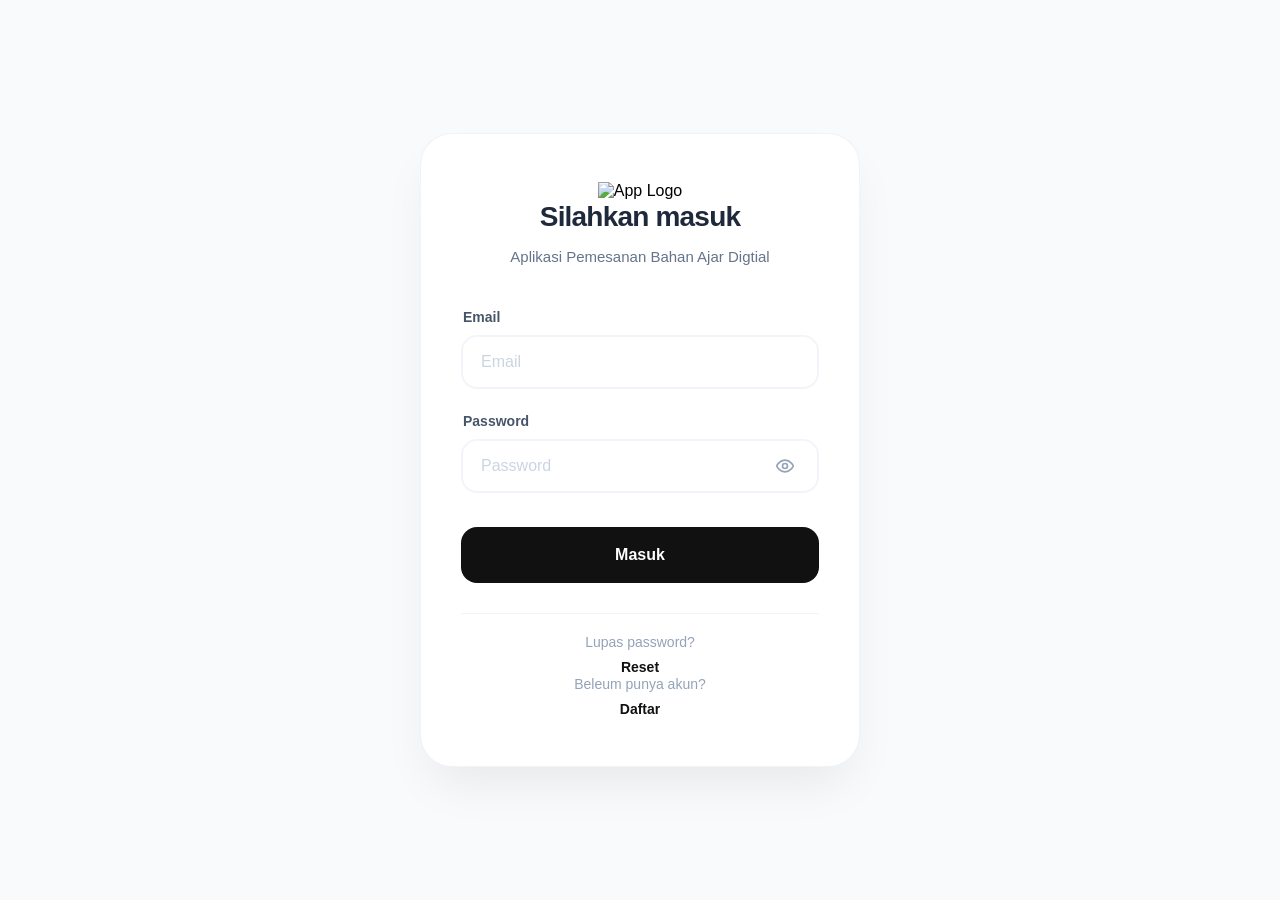
==== index.html @ ef867d0e "feat: adding index.html for login form, dashboard.html, styling css, dan vanila js" ====
<!DOCTYPE html>
<html lang="en">

<head>
    <meta charset="UTF-8">
    <meta name="viewport" content="width=device-width, initial-scale=1.0">
    <title>Masuk - SITTA UT</title>
    <link rel="stylesheet" href="css/login.css">
    <link rel="stylesheet" href="css/toast.css">
</head>

<body>

    <main class="login-container">
        <section class="login-card">
            <header class="login-header">
                <div class="logo-wrapper">
                    <img src="img/logo.png" alt="App Logo" class="app-logo">
                </div>
                <h1>Silahkan masuk</h1>
                <p>Aplikasi Pemesanan Bahan Ajar Digtial</p>
            </header>
            <form onsubmit="handleLogin(event)" class="login-form">
                <div class="input-group">
                    <label for="email" class="visually-hidden">Email</label>
                    <input type="email" onblur="checkEmail(event)" data-validasi-text="login-email" name="email" id="emailLogin" placeholder="Email" required>
                    <small id="login-email">
                        
                    </small>
                </div>
                <div class="input-group">
                    <label for="password" class="visually-hidden">Password</label>
                    <div class="password-wrapper">
                        <input type="password" name="password" id="password-login" placeholder="Password" required>
                        <button type="button" class="toggle-password" data-target="password-login">
                            <svg xmlns="http://www.w3.org/2000/svg" width="20" height="20" viewBox="0 0 24 24"
                                fill="none" stroke="currentColor" stroke-width="2" stroke-linecap="round"
                                stroke-linejoin="round" class="lucide lucide-eye">
                                <path d="M2 12s3-7 10-7 10 7 10 7-3 7-10 7-10-7-10-7Z" />
                                <circle cx="12" cy="12" r="3" />
                            </svg>
                        </button>
                    </div>
                </div>
                <button type="submit" class="btn-submit">Masuk</button>
            </form>
            <footer class="login-footer">
                <p>Lupas password?</p> <a href="#" data-open="reset-modal">Reset</a>
                <p>Beleum punya akun?</p> <a href="#" data-open="daftar-modal">Daftar</a>
            </footer>
        </section>
    </main>

    <!-- TOAST -->
    <div class="toast-container" id="toastContainer">

    </div>

    <!-- MODAL -->

    <div id="reset-modal" class="modal-overlay">
        <div class="modal-content">
            <button id="close-modal" class="close-btn">&times;</button>
            <header class="login-header">
                <h1>Lupa Password</h1>
                <p>Aplikasi Pemesanan Bahan Ajar Digtial</p>
            </header>

            <form class="login-form">

                <div class="input-group">
                    <label for="email" class="visually-hidden">Email</label>
                    <input type="email" name="email" id="emailLogin" data-validasi-text="reset-password" onblur="checkEmail(event)" placeholder="Masukan email" required>
                    <small id="reset-password">
                        
                    </small>
                </div>




                <button type="submit" class="btn-submit">Daftar</button>
            </form>
        </div>
    </div>


    <div id="daftar-modal" class="modal-overlay">
        <div class="modal-content">
            <button id="close-modal" class="close-btn">&times;</button>
            <header class="login-header">
                <h1>Daftar akun</h1>
                <p>Aplikasi Pemesanan Bahan Ajar Digtial</p>
            </header>

            <form class="login-form">
                <div class="input-group">
                    <label for="fullaname" class="visually-hidden">Nama Lengkap</label>
                    <input type="text" name="fullname" id="fullname" placeholder="Nama lengkap" required>
                </div>
                <div class="input-group">
                    <label for="fullaname" class="visually-hidden">Handphone</label>
                    <input type="text" name="nohp" id="fullname" placeholder="Nomor telepon" required>
                </div>
                <div class="input-group">
                    <label for="email" class="visually-hidden">Email</label>
                    <input type="email" name="email" id="email" onblur="checkEmail(event)" data-validasi-text="email-daftar-akun" placeholder="Masukan email" required>
                    <small id="email-daftar-akun">
                        
                    </small>
                </div>
                <div class="input-group">
                    <label for="password" class="visually-hidden">Password</label>
                    <div class="password-wrapper">
                        <input type="password" name="password" id="password-daftar" placeholder="Masukan password"
                            required>
                        <button type="button" class="toggle-password" data-target="password-daftar">
                            <svg xmlns="http://www.w3.org/2000/svg" width="20" height="20" viewBox="0 0 24 24"
                                fill="none" stroke="currentColor" stroke-width="2" stroke-linecap="round"
                                stroke-linejoin="round" class="lucide lucide-eye">
                                <path d="M2 12s3-7 10-7 10 7 10 7-3 7-10 7-10-7-10-7Z" />
                                <circle cx="12" cy="12" r="3" />
                            </svg>
                        </button>
                    </div>
                </div>
                <div class="input-group">
                    <label for="password" class="visually-hidden">Ulangi password</label>
                    <div class="password-wrapper">
                        <input type="password" name="repassword" id="repassword-daftar" placeholder="Ulangi password"
                            required>
                        <button type="button" class="toggle-password" data-target="repassword-daftar">
                            <svg xmlns="http://www.w3.org/2000/svg" width="20" height="20" viewBox="0 0 24 24"
                                fill="none" stroke="currentColor" stroke-width="2" stroke-linecap="round"
                                stroke-linejoin="round" class="lucide lucide-eye">
                                <path d="M2 12s3-7 10-7 10 7 10 7-3 7-10 7-10-7-10-7Z" />
                                <circle cx="12" cy="12" r="3" />
                            </svg>
                        </button>
                    </div>
                </div>
                <button type="submit" class="btn-submit">Daftar</button>
            </form>
        </div>
    </div>

    <script src="js/data.js"></script>
    <script src="js/script.js"></script>
</body>

</html>
---- css/login.css ----
* {
    margin: 0;
    padding: 0;
    box-sizing: border-box;
    font-family: 'Plus Jakarta Sans', 'Inter', -apple-system, sans-serif;
}

body {
    background-color: #f8fafc;
    min-height: 100vh;
}

.login-container {
    display: flex;
    justify-content: center;
    align-items: center;
    min-height: 100vh;
    padding: 20px;
}

.login-card,
.modal-content {
    background-color: #ffffff;
    width: 100%;
    max-width: 440px;
    padding: 3rem 2.5rem;
    border-radius: 32px;
    box-shadow: 0 25px 50px -12px rgba(0, 0, 0, 0.08);
    position: relative;
    border: 1px solid rgba(226, 232, 240, 0.5);
}

.login-header {
    text-align: center;
    margin-bottom: 40px;
}

.login-header h1 {
    font-size: 28px;
    font-weight: 800;
    color: #1e293b;
    letter-spacing: -0.8px;
    margin-bottom: 12px;
    line-height: 1.2;
}

.login-header p {
    font-size: 15px;
    color: #64748b;
    line-height: 1.6;
    max-width: 90%;
    margin: 0 auto;
}

.input-group {
    width: 100%;
    margin-bottom: 1.5rem;
}

.input-group label {
    display: block;
    font-size: 14px;
    font-weight: 700;
    color: #475569;
    margin-bottom: 10px;
    margin-left: 2px;
}

.visually-hidden {
    position: static !important;
    width: auto !important;
    height: auto !important;
    overflow: visible !important;
    clip: auto !important;
}

input {
    width: 100%;
    height: 54px;
    padding: 0 18px;
    background-color: transparent !important;
    border: 2px solid #f1f5f9;
    border-radius: 16px;
    font-size: 16px;
    color: #1e293b;
    outline: none;
    transition: all 0.3s ease;
}

input:focus {
    border-color: #111;
    background-color: #ffffff !important;
    box-shadow: 0 10px 15px -3px rgba(0, 0, 0, 0.04);
}

input::placeholder {
    color: #cbd5e1;
}

.password-wrapper {
    position: relative;
}

.toggle-password {
    position: absolute;
    right: 16px;
    top: 50%;
    transform: translateY(-50%);
    background: none;
    border: none;
    color: #94a3b8;
    cursor: pointer;
    display: flex;
    padding: 8px;
    transition: color 0.2s;
}

.toggle-password:hover {
    color: #1e293b;
}

.btn-submit {
    width: 100%;
    height: 56px;
    background-color: #111;
    color: #ffffff;
    border: none;
    border-radius: 16px;
    font-weight: 700;
    font-size: 16px;
    cursor: pointer;
    margin-top: 10px;
    transition: all 0.3s ease;
}

.btn-submit:hover {
    background-color: #000;
    transform: translateY(-2px);
    box-shadow: 0 10px 20px -5px rgba(0, 0, 0, 0.2);
}

.btn-submit:active {
    transform: translateY(0);
}

.login-footer {
    margin-top: 30px;
    padding-top: 20px;
    border-top: 1px solid #f1f5f9;
    text-align: center;
}

.login-footer p {
    font-size: 14px;
    color: #94a3b8;
    margin-bottom: 8px;
}

.login-footer a {
    color: #111;
    font-weight: 800;
    text-decoration: none;
    font-size: 14px;
}

.modal-overlay {
    position: fixed;
    top: 0;
    left: 0;
    width: 100%;
    height: 100%;
    background: rgba(15, 23, 42, 0.6);
    display: none;
    justify-content: center;
    align-items: center;
    z-index: 9999;
    backdrop-filter: blur(8px);
    padding: 24px;
}

.modal-overlay.active {
    display: flex;
}

.modal-content {
    max-height: 85vh;
    overflow-y: auto;
    scrollbar-width: none;
    animation: modalAppear 0.4s cubic-bezier(0.16, 1, 0.3, 1);
}

@keyframes modalAppear {
    from {
        opacity: 0;
        transform: scale(0.9) translateY(20px);
    }

    to {
        opacity: 1;
        transform: scale(1) translateY(0);
    }
}

.modal-content::-webkit-scrollbar {
    display: none;
}

.close-btn {
    position: absolute;
    top: 20px;
    right: 20px;
    width: 36px;
    height: 36px;
    background-color: #f8fafc;
    border: 1px solid #f1f5f9;
    border-radius: 50%;
    color: #64748b;
    cursor: pointer;
    display: flex;
    align-items: center;
    justify-content: center;
    z-index: 100;
    transition: all 0.2s;
}

.close-btn:hover {
    background-color: #111;
    color: #fff;
    transform: rotate(90deg);
}

.text-error {
    color: #ef4444;
    font-size: 12px;
    margin-top: 5px;
}

.text-success {
    color: #10b981;;
    font-size: 12px;
    margin-top: 5px;
}

@media (max-width: 480px) {
    .login-container {
        padding: 16px;
    }

    .login-card,
    .modal-content {
        padding: 2.5rem 1.5rem;
        border-radius: 28px;
    }

    .login-header h1 {
        font-size: 24px;
    }
}
---- css/toast.css ----
/* --- TOAST SYSTEM --- */
.toast-container {
    position: fixed;
    top: 25px;
    right: 25px;
    z-index: 10000;
    display: flex;
    flex-direction: column;
    gap: 12px;
    /* Default: container tidak menghalangi interaksi elemen di bawahnya */
    pointer-events: none; 
}

.toast {
    /* Saat muncul, toast bisa berinteraksi (diklik/close) */
    pointer-events: auto; 
    min-width: 320px;
    max-width: 420px;
    background: #ffffff;
    padding: 16px;
    border-radius: 16px;
    box-shadow: 0 10px 30px rgba(0, 0, 0, 0.1);
    display: flex;
    align-items: center;
    gap: 12px;
    border: 1px solid rgba(0, 0, 0, 0.05);
    animation: toastSlideIn 0.4s cubic-bezier(0.16, 1, 0.3, 1);
    transition: all 0.4s ease;
}

/* Variasi Warna */
.toast-success { border-left: 6px solid #10b981; }
.toast-error { border-left: 6px solid #ef4444; }
.toast-info { border-left: 6px solid #3b82f6; }

.toast-icon {
    width: 38px;
    height: 38px;
    border-radius: 12px;
    display: flex;
    align-items: center;
    justify-content: center;
    flex-shrink: 0;
}

/* Warna Icon Dinamis */
.toast-success .toast-icon { background: #ecfdf5; color: #10b981; }
.toast-error .toast-icon { background: #fef2f2; color: #ef4444; }
.toast-info .toast-icon { background: #eff6ff; color: #3b82f6; }

.toast-content {
    flex-grow: 1;
}

.toast-message {
    font-size: 14px;
    font-weight: 700;
    color: #1e293b;
    line-height: 1.4;
}

.toast-close {
    background: none;
    border: none;
    color: #cbd5e1;
    font-size: 22px;
    cursor: pointer;
    line-height: 1;
    padding: 4px;
    transition: color 0.2s;
}

.toast-close:hover { color: #64748b; }

/* Animasi Masuk */
@keyframes toastSlideIn {
    from { transform: translateX(100%) scale(0.9); opacity: 0; }
    to { transform: translateX(0) scale(1); opacity: 1; }
}

/* Animasi Keluar */
.toast.fade-out {
    opacity: 0;
    transform: translateX(50px) scale(0.9);
}

/* Mobile Friendly */
@media (max-width: 480px) {
    .toast-container {
        top: 20px;
        right: 20px;
        left: 20px;
    }
    .toast {
        min-width: unset;
        width: 100%;
    }
}
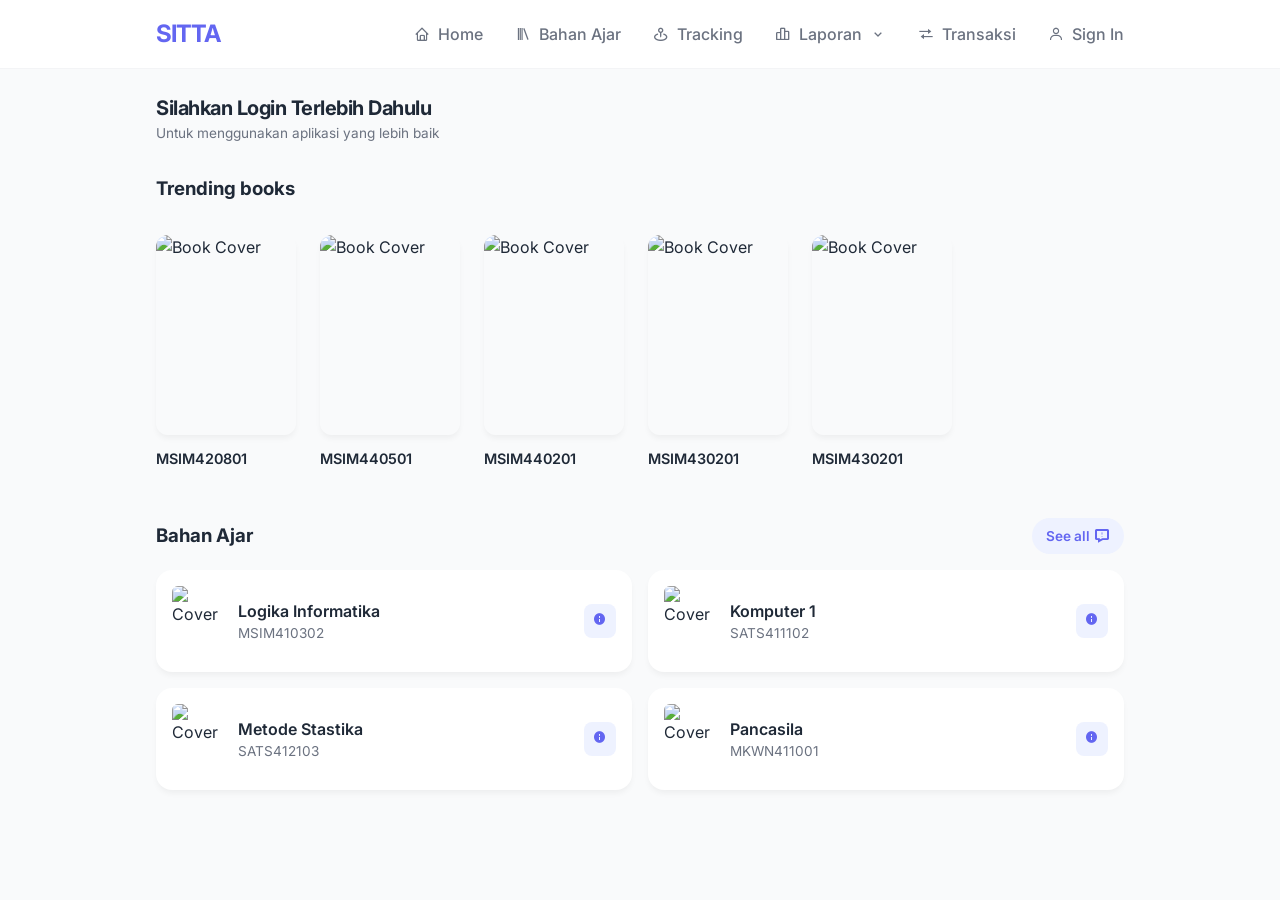
==== commit 680b2a7b: "feat: perbaikin error login dan membuat fungsi include header navbottom" ====
--- a/index.html
+++ b/index.html
@@ -4,148 +4,84 @@
 <head>
     <meta charset="UTF-8">
     <meta name="viewport" content="width=device-width, initial-scale=1.0">
-    <title>Masuk - SITTA UT</title>
-    <link rel="stylesheet" href="css/login.css">
+    <title class="title">SITTA</title>
+    <link rel="stylesheet" href="css/dashboard.css">
     <link rel="stylesheet" href="css/toast.css">
+    <link href="https://fonts.googleapis.com/css2?family=Inter:wght@400;500;600;700&display=swap" rel="stylesheet">
+    <link href='https://unpkg.com/boxicons@2.1.4/css/boxicons.min.css' rel='stylesheet'>
+    <link rel="icon" href="data:;base64,iVBORw0KGgo=">
 </head>
 
 <body>
 
-    <main class="login-container">
-        <section class="login-card">
-            <header class="login-header">
-                <div class="logo-wrapper">
-                    <img src="img/logo.png" alt="App Logo" class="app-logo">
-                </div>
-                <h1>Silahkan masuk</h1>
-                <p>Aplikasi Pemesanan Bahan Ajar Digtial</p>
-            </header>
-            <form onsubmit="handleLogin(event)" class="login-form">
-                <div class="input-group">
-                    <label for="email" class="visually-hidden">Email</label>
-                    <input type="email" onblur="checkEmail(event)" data-validasi-text="login-email" name="email" id="emailLogin" placeholder="Email" required>
-                    <small id="login-email">
-                        
-                    </small>
-                </div>
-                <div class="input-group">
-                    <label for="password" class="visually-hidden">Password</label>
-                    <div class="password-wrapper">
-                        <input type="password" name="password" id="password-login" placeholder="Password" required>
-                        <button type="button" class="toggle-password" data-target="password-login">
-                            <svg xmlns="http://www.w3.org/2000/svg" width="20" height="20" viewBox="0 0 24 24"
-                                fill="none" stroke="currentColor" stroke-width="2" stroke-linecap="round"
-                                stroke-linejoin="round" class="lucide lucide-eye">
-                                <path d="M2 12s3-7 10-7 10 7 10 7-3 7-10 7-10-7-10-7Z" />
-                                <circle cx="12" cy="12" r="3" />
-                            </svg>
-                        </button>
-                    </div>
-                </div>
-                <button type="submit" class="btn-submit">Masuk</button>
-            </form>
-            <footer class="login-footer">
-                <p>Lupas password?</p> <a href="#" data-open="reset-modal">Reset</a>
-                <p>Beleum punya akun?</p> <a href="#" data-open="daftar-modal">Daftar</a>
-            </footer>
+    <!-- HEADER -->
+    <header class="main-header" id="nav-header">
+
+    </header>
+    <!-- END HEADER -->
+
+    <!-- CONTENT -->
+    <main class="container">
+
+        <section class="welcome-section hidden" id="welcom-nologin">
+            <h2>Silahkan login terlebih dahulu</h2>
+            <p>Untuk menggunakan aplikasi yang lebih baik</p>
+        </section>
+        <section class="welcome-section hidden" id="welcom-login">
+            <h2>Halo, <span id="dynamic-greeting"></span> <strong id="namauser"></strong></h2>
+            <div class="time-display">
+                <i class='bx bx-time-five'></i>
+                <span id="live-clock">Memuat waktu...</span>
+            </div>
+        </section>
+
+
+        <section class="book-grid-section">
+            <div class="section-header">
+                <h3>Trending books</h3>
+            </div>
+            <div class="book-horizontal-scroll" id="trending-book">
+
+
+
+            </div>
+        </section>
+
+        <section class="list-section">
+            <div class="section-header">
+                <h3>Bahan Ajar</h3>
+                <a href="bahan-ajar.html" class="text-btn">See all</a>
+            </div>
+            <div class="book-list" id="bahan-ajar-latest">
+
+            </div>
         </section>
     </main>
+    <!-- END CONTENT -->
 
-    <!-- TOAST -->
+    <footer id="nav-bottom">
+       
+    </footer>
+
+
+     <div class="mobile-overlay" id="laporan-overlay">
+         
+    </div>
+
+
+
     <div class="toast-container" id="toastContainer">
 
     </div>
 
-    <!-- MODAL -->
+    <script src="js/data.js"></script>
+    <script src="js/database.js"></script>
+    <script src="js/component/header.js"></script>
+    <script src="js/component/navBottom.js"></script>
+    <script src="js/component/mobileOverlay.js"></script>
+    <script src="js/script.js"></script>
+    <script src="js/dashboard.js"></script>
 
-    <div id="reset-modal" class="modal-overlay">
-        <div class="modal-content">
-            <button id="close-modal" class="close-btn">&times;</button>
-            <header class="login-header">
-                <h1>Lupa Password</h1>
-                <p>Aplikasi Pemesanan Bahan Ajar Digtial</p>
-            </header>
-
-            <form class="login-form">
-
-                <div class="input-group">
-                    <label for="email" class="visually-hidden">Email</label>
-                    <input type="email" name="email" id="emailLogin" data-validasi-text="reset-password" onblur="checkEmail(event)" placeholder="Masukan email" required>
-                    <small id="reset-password">
-                        
-                    </small>
-                </div>
-
-
-
-
-                <button type="submit" class="btn-submit">Daftar</button>
-            </form>
-        </div>
-    </div>
-
-
-    <div id="daftar-modal" class="modal-overlay">
-        <div class="modal-content">
-            <button id="close-modal" class="close-btn">&times;</button>
-            <header class="login-header">
-                <h1>Daftar akun</h1>
-                <p>Aplikasi Pemesanan Bahan Ajar Digtial</p>
-            </header>
-
-            <form class="login-form">
-                <div class="input-group">
-                    <label for="fullaname" class="visually-hidden">Nama Lengkap</label>
-                    <input type="text" name="fullname" id="fullname" placeholder="Nama lengkap" required>
-                </div>
-                <div class="input-group">
-                    <label for="fullaname" class="visually-hidden">Handphone</label>
-                    <input type="text" name="nohp" id="fullname" placeholder="Nomor telepon" required>
-                </div>
-                <div class="input-group">
-                    <label for="email" class="visually-hidden">Email</label>
-                    <input type="email" name="email" id="email" onblur="checkEmail(event)" data-validasi-text="email-daftar-akun" placeholder="Masukan email" required>
-                    <small id="email-daftar-akun">
-                        
-                    </small>
-                </div>
-                <div class="input-group">
-                    <label for="password" class="visually-hidden">Password</label>
-                    <div class="password-wrapper">
-                        <input type="password" name="password" id="password-daftar" placeholder="Masukan password"
-                            required>
-                        <button type="button" class="toggle-password" data-target="password-daftar">
-                            <svg xmlns="http://www.w3.org/2000/svg" width="20" height="20" viewBox="0 0 24 24"
-                                fill="none" stroke="currentColor" stroke-width="2" stroke-linecap="round"
-                                stroke-linejoin="round" class="lucide lucide-eye">
-                                <path d="M2 12s3-7 10-7 10 7 10 7-3 7-10 7-10-7-10-7Z" />
-                                <circle cx="12" cy="12" r="3" />
-                            </svg>
-                        </button>
-                    </div>
-                </div>
-                <div class="input-group">
-                    <label for="password" class="visually-hidden">Ulangi password</label>
-                    <div class="password-wrapper">
-                        <input type="password" name="repassword" id="repassword-daftar" placeholder="Ulangi password"
-                            required>
-                        <button type="button" class="toggle-password" data-target="repassword-daftar">
-                            <svg xmlns="http://www.w3.org/2000/svg" width="20" height="20" viewBox="0 0 24 24"
-                                fill="none" stroke="currentColor" stroke-width="2" stroke-linecap="round"
-                                stroke-linejoin="round" class="lucide lucide-eye">
-                                <path d="M2 12s3-7 10-7 10 7 10 7-3 7-10 7-10-7-10-7Z" />
-                                <circle cx="12" cy="12" r="3" />
-                            </svg>
-                        </button>
-                    </div>
-                </div>
-                <button type="submit" class="btn-submit">Daftar</button>
-            </form>
-        </div>
-    </div>
-
-    <script src="js/data.js"></script>
-    <script src="js/script.js"></script>
 </body>
 
 </html>
--- a/css/dashboard.css
+++ b/css/dashboard.css
@@ -0,0 +1,719 @@
+:root {
+    --primary-color: #6366f1;
+    --primary-light: #eef2ff;
+    --text-main: #1f2937;
+    --text-muted: #6b7280;
+    --bg-body: #f9fafb;
+    --bg-card: #ffffff;
+    --border-color: #f3f4f6;
+    --shadow: 0 4px 6px -1px rgba(0, 0, 0, 0.05);
+}
+
+* {
+    margin: 0;
+    padding: 0;
+    box-sizing: border-box;
+}
+
+body {
+    font-family: 'Inter', sans-serif;
+    background-color: var(--bg-body);
+    color: var(--text-main);
+    line-height: 1.5;
+    padding-bottom: 80px; 
+}
+
+.container {
+    max-width: 1000px;
+    margin: 0 auto;
+    padding: 0 1.5rem;
+}
+
+main.container {
+    margin-top: 2rem; 
+    margin-bottom: 5rem; 
+    display: block; 
+}
+
+.main-header {
+    background: var(--bg-card);
+    padding: 1rem 0;
+    position: sticky;
+    top: 0;
+    z-index: 100;
+    border-bottom: 1px solid var(--border-color);
+}
+
+.nav-wrapper {
+    display: flex;
+    justify-content: space-between;
+    align-items: center;
+}
+
+.logo h1 {
+    font-size: 1.5rem;
+    font-weight: 700;
+    color: var(--primary-color);
+    letter-spacing: -1px;
+}
+
+.nav-menu {
+    display: none;
+    list-style: none;
+    gap: 2rem;
+}
+
+.hidden {
+    display: none !important;
+}
+
+.nav-link {
+    text-decoration: none;
+    color: var(--text-muted);
+    font-weight: 500;
+    display: flex;
+    align-items: center;
+    gap: 0.5rem;
+    transition: color 0.3s;
+}
+
+.nav-link.active, .nav-link:hover {
+    color: var(--primary-color);
+}
+
+.nav-actions {
+    display: flex;
+    gap: 0.5rem;
+}
+
+.icon-btn, .mobile-toggle {
+    background: none;
+    border: none;
+    font-size: 1.5rem;
+    color: var(--text-main);
+    cursor: pointer;
+    padding: 0.5rem;
+}
+
+.content-area {
+    padding-top: 2rem;
+}
+
+.welcome-section h2 {
+    font-size: 1.75rem;
+    font-weight: 700;
+    text-transform: capitalize;
+}
+
+.welcome-section p {
+    color: var(--text-muted);
+}
+
+.search-section {
+    margin: 1.5rem 0;
+}
+
+.search-wrapper {
+    background: var(--bg-card);
+    border: 1px solid var(--border-color);
+    padding: 0.8rem 1.2rem;
+    border-radius: 12px;
+    display: flex;
+    align-items: center;
+    gap: 0.8rem;
+    box-shadow: var(--shadow);
+}
+
+.search-wrapper input {
+    border: none;
+    outline: none;
+    flex: 1;
+    font-size: 1rem;
+}
+
+.search-wrapper i {
+    color: var(--text-muted);
+    font-size: 1.2rem;
+}
+
+.book-horizontal-scroll {
+    display: flex;
+    overflow-x: auto;
+    gap: 1.5rem;
+    padding: 1rem 0;
+    scrollbar-width: none; 
+}
+
+.book-horizontal-scroll::-webkit-scrollbar {
+    display: none; 
+}
+
+.book-card-vertical {
+    min-width: 140px;
+}
+
+.book-cover {
+    width: 140px;
+    height: 200px;
+    border-radius: 12px;
+    margin-bottom: 0.8rem;
+    overflow: hidden;
+    box-shadow: var(--shadow);
+}
+
+.book-cover img {
+    width: 100%;
+    height: 100%;
+    object-fit: cover;
+}
+
+.book-card-vertical h4 {
+    font-size: 0.9rem;
+    font-weight: 600;
+    white-space: nowrap;
+    overflow: hidden;
+    text-overflow: ellipsis;
+}
+
+.section-header {
+    display: flex;
+    justify-content: space-between;
+    align-items: center;
+    margin-top: 2rem;
+    margin-bottom: 1rem;
+}
+
+.book-list {
+    display: flex;
+    flex-direction: column;
+    gap: 1rem;
+}
+
+.book-item {
+    background: var(--bg-card);
+    padding: 1rem;
+    border-radius: 16px;
+    display: flex;
+    align-items: center;
+    gap: 1rem;
+    box-shadow: var(--shadow);
+}
+
+.thumb {
+    width: 50px;
+    height: 70px;
+    border-radius: 6px;
+    object-fit: cover;
+}
+
+.book-info {
+    flex: 1;
+}
+
+.book-info h5 {
+    font-size: 1rem;
+    font-weight: 600;
+}
+
+.book-info p {
+    font-size: 0.85rem;
+    color: var(--text-muted);
+}
+
+.btn-click {
+    background: var(--primary-light);
+    color: var(--primary-color);
+    border: none;
+    padding: 0.6rem;
+    border-radius: 8px;
+    cursor: pointer;
+}
+
+.mobile-bottom-nav {
+    position: fixed;
+    bottom: 0;
+    left: 0;
+    right: 0;
+    background: var(--bg-card);
+    display: flex;
+    justify-content: space-around;
+    padding: 0.8rem 0.5rem;
+    border-top: 1px solid var(--border-color);
+    z-index: 1000;
+}
+
+.nav-item {
+    text-decoration: none;
+    color: var(--text-muted);
+    display: flex;
+    flex-direction: column;
+    align-items: center;
+    font-size: 0.7rem;
+    gap: 4px;
+}
+
+.nav-item i {
+    font-size: 1.4rem;
+}
+
+.nav-item.active {
+    color: var(--primary-color);
+}
+
+.text-btn {
+    background: var(--primary-light); 
+    color: var(--primary-color);   
+    border: none;
+    padding: 6px 14px;
+    border-radius: 20px;            
+    font-size: 0.85rem;
+    font-weight: 600;
+    cursor: pointer;
+    transition: all 0.3s ease;
+    display: flex;
+    align-items: center;
+    gap: 4px;
+    text-decoration: none;
+}
+
+.text-btn:hover {
+    background: var(--primary-color);
+    color: white;
+    transform: translateY(-1px);
+    box-shadow: 0 4px 12px rgba(99, 102, 241, 0.2);
+}
+
+.text-btn:active {
+    transform: translateY(0);
+}
+
+.text-btn::after {
+    content: '\eb72';
+    font-family: 'boxicons';
+    font-size: 1rem;
+}
+
+.badge-info {
+    display: inline-flex;
+    align-items: center;
+    background: #eef2ff;
+    color: #6366f1;
+    padding: 4px 12px;
+    border-radius: 20px;
+    font-size: 0.75rem;
+    font-weight: 500;
+    margin-bottom: 10px;
+    border: 1px solid #e0e7ff;
+}
+
+
+
+.time-display {
+    display: flex;
+    align-items: center;
+    gap: 8px;
+    color: #6b7280;
+    font-size: 0.85rem;
+    font-weight: 500;
+}
+
+.time-display i {
+    color: #6366f1;
+}
+
+
+.mobile-overlay {
+    position: fixed;
+    top: 0;
+    left: 0;
+    width: 100%;
+    height: 100%;
+    background: rgba(0, 0, 0, 0.5);
+    display: none;
+    z-index: 2000;
+    align-items: flex-end;
+}
+
+.mobile-overlay.show {
+    display: flex;
+}
+
+.overlay-content {
+    background: white;
+    width: 100%;
+    border-radius: 20px 20px 0 0;
+    padding: 20px;
+    animation: slideUp 0.3s ease-out;
+}
+
+@keyframes slideUp {
+    from { transform: translateY(100%); }
+    to { transform: translateY(0); }
+}
+
+.overlay-body a {
+    display: flex;
+    align-items: center;
+    gap: 15px;
+    padding: 15px;
+    color: #333;
+    text-decoration: none;
+    border-bottom: 1px solid #f5f5f5;
+}
+
+
+.empty-state-container {
+    width: 100%;
+    padding: 60px 20px;
+    display: flex;
+    align-items: center;
+    justify-content: center;
+    border: 1px solid #f0f0f0;
+    border-radius: 8px;
+    background-color: #fafafa;
+}
+
+.empty-state-content {
+    text-align: center;
+}
+
+.icon-wrapper {
+    width: 70px;
+    height: 70px;
+    background-color: #f3f4f6;
+    border-radius: 50%;
+    display: flex;
+    align-items: center;
+    justify-content: center;
+    margin: 0 auto 1.5rem;
+}
+
+.icon-wrapper i {
+    font-size: 35px;
+    color: #9ca3af;
+}
+
+.empty-state-content h3 {
+    font-size: 1.1rem;
+    font-weight: 500;
+    color: #4b5563;
+    margin-bottom: 0.5rem;
+}
+
+.empty-state-content p {
+    font-size: 0.85rem;
+    color: #9ca3af;
+    max-width: 250px;
+    margin: 0 auto;
+    line-height: 1.4;
+}
+
+
+.pagination-flex {
+    display: flex;
+    justify-content: center;
+    gap: 5px;
+    margin: 30px 0;
+    flex-wrap: wrap;
+}
+
+.pagination-flex button {
+    min-width: 35px;
+    height: 35px;
+    padding: 0 5px;
+    border: 1px solid #e0e0e0;
+    background-color: #ffffff;
+    border-radius: 6px;
+    font-size: 14px;
+    cursor: pointer;
+    color: #555;
+    transition: all 0.2s ease;
+}
+
+.pagination-flex button.active {
+    background-color: var(--primary-color);
+    color: white;
+    border-color:var(--primary-color);
+    font-weight: bold;
+}
+
+.detail-page {
+    padding: 20px 0 100px 0; 
+}
+
+.detail-wrapper {
+    background: #ffffff;
+    border-radius: 24px;
+    padding: 30px;
+    box-shadow: 0 10px 30px rgba(93, 95, 239, 0.05);
+}
+
+.detail-header-actions {
+    margin-bottom: 20px;
+}
+
+.back-btn {
+    text-decoration: none;
+    color: #5d5fef;
+    font-weight: 600;
+    display: flex;
+    align-items: center;
+    gap: 8px;
+    transition: 0.3s;
+}
+
+
+
+.detail-main-row {
+    display: flex;
+    flex-direction: column-reverse;
+    gap: 30px;
+}
+
+.badge-jenis {
+    background: #f0f1ff;
+    color: #5d5fef;
+    padding: 6px 14px;
+    border-radius: 8px;
+    font-size: 0.75rem;
+    font-weight: 700;
+    letter-spacing: 1px;
+}
+
+#detail-nama {
+    font-size: 1.8rem;
+    color: #2d3436;
+    margin: 15px 0 5px 0;
+}
+
+.detail-edisi {
+    color: #636e72;
+    font-size: 0.95rem;
+    margin-bottom: 25px;
+}
+
+.detail-specs-grid {
+    display: grid;
+    grid-template-columns: 1fr;
+    gap: 15px;
+}
+
+.spec-card {
+    background: #fdfdfd;
+    border: 1px solid #f1f2f6;
+    padding: 15px;
+    border-radius: 16px;
+    display: flex;
+    align-items: center;
+    gap: 15px;
+}
+
+.spec-card.highlight {
+    background: #f0f1ff;
+    border-color: #d6d8ff;
+}
+
+.spec-icon {
+    background: #ffffff;
+    color: #5d5fef;
+    width: 40px;
+    height: 40px;
+    display: flex;
+    align-items: center;
+    justify-content: center;
+    border-radius: 12px;
+    font-size: 1.3rem;
+    box-shadow: 0 4px 10px rgba(0,0,0,0.03);
+}
+
+.spec-text label {
+    display: block;
+    font-size: 0.65rem;
+    color: #888;
+    text-transform: uppercase;
+    font-weight: 700;
+}
+
+.spec-text span {
+    font-size: 0.95rem;
+    font-weight: 600;
+    color: #2d3436;
+}
+
+.detail-image-section {
+    display: flex;
+    justify-content: center;
+}
+
+.main-cover {
+    width: 100%;
+    max-width: 240px;
+    border-radius: 16px;
+    box-shadow: 0 15px 35px rgba(0,0,0,0.1);
+}
+
+.detail-action-footer {
+    display: flex;
+    flex-direction: column;
+    gap: 12px;
+    margin-top: 40px;
+    padding-top: 25px;
+    border-top: 1.5px dashed #eee;
+}
+
+.btn-primary-sitta {
+    background: #5d5fef;
+    color: #fff;
+    border: none;
+    padding: 16px;
+    border-radius: 14px;
+    font-weight: 700;
+    display: flex;
+    align-items: center;
+    justify-content: center;
+    gap: 10px;
+    cursor: pointer;
+}
+
+.btn-secondary-sitta {
+    background: #fff;
+    color: #5d5fef;
+    border: 2px solid #5d5fef;
+    padding: 14px;
+    border-radius: 14px;
+    font-weight: 700;
+    display: flex;
+    align-items: center;
+    justify-content: center;
+    gap: 10px;
+    cursor: pointer;
+}
+
+@media (min-width: 768px) {
+    .nav-menu {
+        display: flex;
+    }
+
+    .mobile-toggle, .mobile-bottom-nav {
+        display: none;
+    }
+
+    body {
+        padding-bottom: 0;
+    }
+
+    .book-horizontal-scroll {
+        flex-wrap: wrap;
+        overflow: visible;
+    }
+
+    .book-list {
+        display: grid;
+        grid-template-columns: 1fr 1fr;
+    }
+
+    main.container {
+        margin-top: 1.5rem; 
+    }
+
+    .welcome-section h2 {
+        font-size: 1.25rem;
+        letter-spacing: -0.5px;
+    }
+
+    .welcome-section p {
+        font-size: 0.85rem;
+    }
+
+    .container {
+        padding: 0 1rem; 
+    }
+
+    .nav-actions {
+        display: none !important;
+    }
+
+    .dropdown-wrapper {
+        position: relative;
+    }
+
+    .dropdown-box {
+        display: none;
+        position: absolute;
+        top: 100%;
+        left: 0;
+        background: white;
+        min-width: 240px;
+        box-shadow: 0 8px 16px rgba(0,0,0,0.1);
+        border-radius: 4px;
+        z-index: 1000;
+    }
+
+    .dropdown-wrapper:hover .dropdown-box {
+        display: block;
+    }
+
+    .dropdown-box a {
+        display: block;
+        padding: 12px 20px;
+        color: #333;
+        text-decoration: none;
+    }
+
+    .dropdown-box a:hover {
+        background: #f8f9fa;
+        color: var(--primary-color);
+    }
+
+
+    .pagination-flex {
+        gap: 8px; 
+        margin: 40px 0;
+    }
+
+    .pagination-flex button {
+        min-width: 42px; 
+        height: 42px;
+        font-size: 16px;
+    }
+
+    .pagination-flex button:hover:not(.active) {
+        background-color: #f0f1ff;
+        border-color: #5d5fef;
+        color: #5d5fef;
+        transform: translateY(-2px);
+        box-shadow: 0 4px 8px rgba(93, 95, 239, 0.15);
+    }
+
+   .detail-main-row {
+        flex-direction: row;
+        align-items: flex-start;
+        justify-content: space-between;
+    }
+
+    .detail-info-section {
+        flex: 1.2;
+    }
+
+    .detail-image-section {
+        flex: 0.8;
+        justify-content: flex-end;
+    }
+
+    .main-cover {
+        max-width: 320px; 
+    }
+
+    .detail-specs-grid {
+        grid-template-columns: repeat(2, 1fr); 
+    }
+
+    .detail-action-footer {
+        flex-direction: row;
+    }
+
+    .btn-primary-sitta {
+        padding: 16px 60px;
+    }
+
+}
